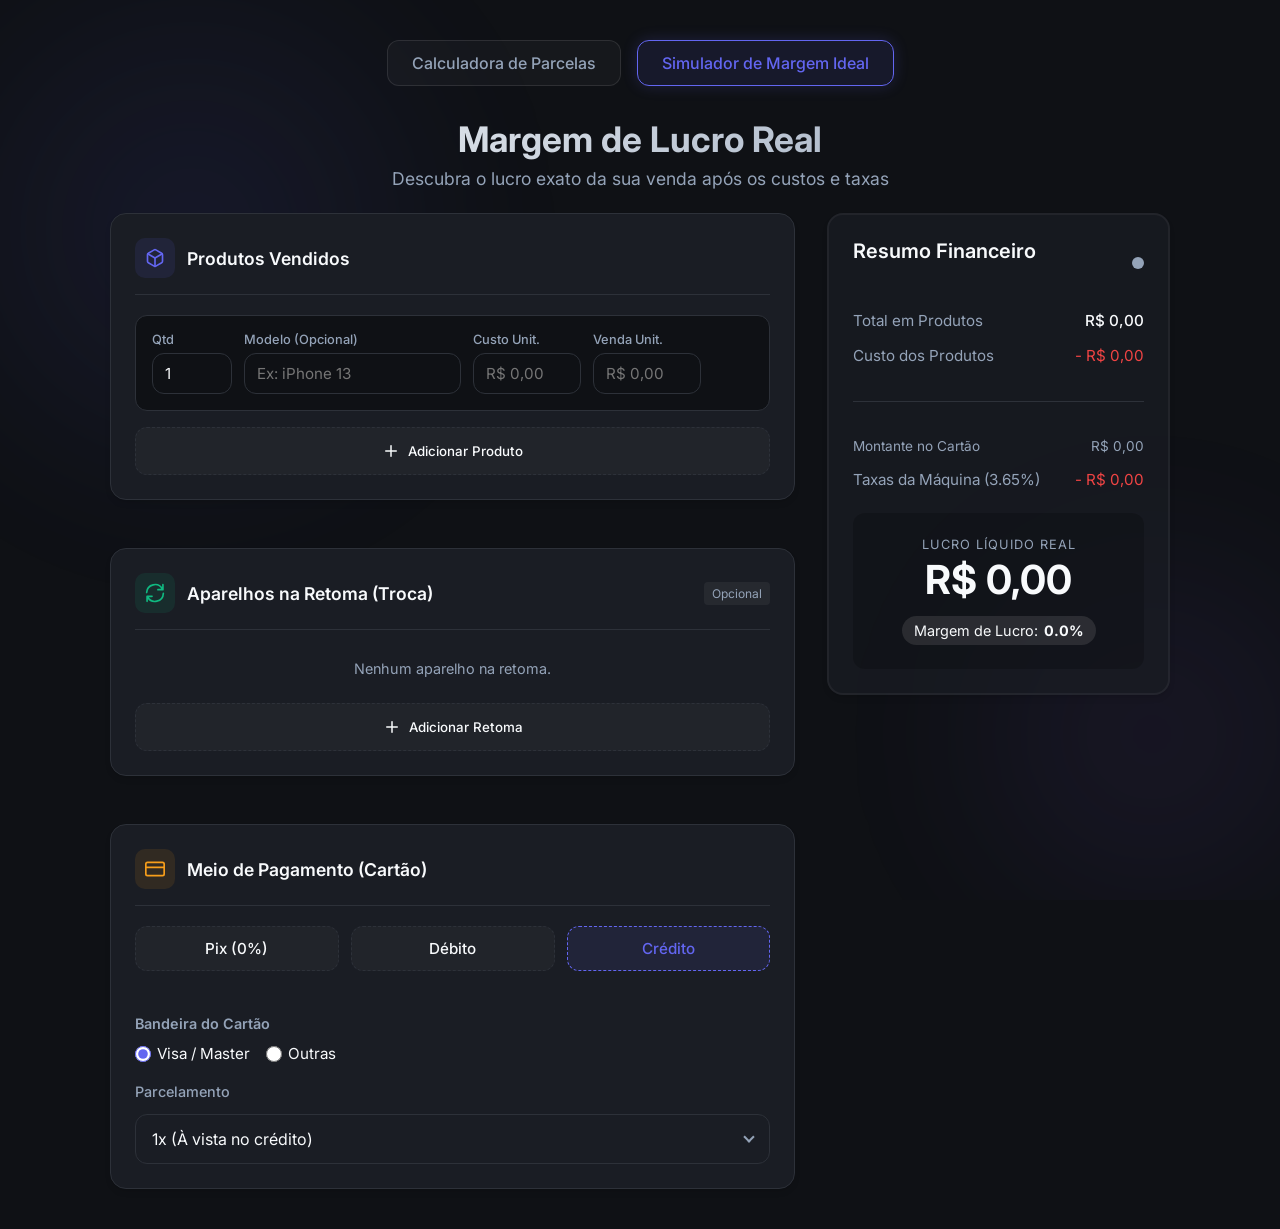
==== simulator.html @ 82a64850 "Add files via upload" ====
<!DOCTYPE html>
<html lang="pt-BR">
<head>
    <meta charset="UTF-8">
    <meta name="viewport" content="width=device-width, initial-scale=1.0">
    <title>Simulador de Margem de Lucro</title>
    <link href="https://fonts.googleapis.com/css2?family=Inter:wght@300;400;500;600;700&display=swap" rel="stylesheet">
    <link rel="stylesheet" href="styles.css">
    <link rel="stylesheet" href="simulator.css">
</head>
<body>
    <div class="app-background">
        <div class="glow glow-1"></div>
        <div class="glow glow-2"></div>
    </div>

    <div class="app-container">
        <!-- Navigation Tabs -->
        <nav class="nav-tabs fade-in">
            <a href="index.html" class="tab-link">Calculadora de Parcelas</a>
            <a href="simulator.html" class="tab-link active">Simulador de Margem Ideal</a>
        </nav>

        <header class="app-header fade-in" style="animation-delay: 0.1s; margin-bottom: 24px;">
            <h1 style="font-size: 2.2rem;">Margem de Lucro Real</h1>
            <p>Descubra o lucro exato da sua venda após os custos e taxas</p>
        </header>
        
        <main class="main-content">
            <div class="layout-grid">
                <!-- Left side: Form -->
                <div class="left-column simulator-left fade-in" style="animation-delay: 0.2s;">
                    
                    <!-- Products Section -->
                    <section class="simulator-section">
                        <div class="section-header">
                            <div class="icon-wrapper">
                                <svg xmlns="http://www.w3.org/2000/svg" width="20" height="20" viewBox="0 0 24 24" fill="none" stroke="currentColor" stroke-width="2" stroke-linecap="round" stroke-linejoin="round"><path d="M21 16V8a2 2 0 0 0-1-1.73l-7-4a2 2 0 0 0-2 0l-7 4A2 2 0 0 0 3 8v8a2 2 0 0 0 1 1.73l7 4a2 2 0 0 0 2 0l7-4A2 2 0 0 0 21 16z"></path><polyline points="3.27 6.96 12 12.01 20.73 6.96"></polyline><line x1="12" y1="22.08" x2="12" y2="12"></line></svg>
                            </div>
                            <h2>Produtos Vendidos</h2>
                        </div>
                        
                        <div id="products-container" class="items-container">
                            <!-- JS vai preencher as linhas de produtos aqui -->
                        </div>
                        
                        <button id="add-product-btn" class="btn-secondary mt-16">
                            <svg xmlns="http://www.w3.org/2000/svg" width="18" height="18" viewBox="0 0 24 24" fill="none" stroke="currentColor" stroke-width="2" stroke-linecap="round" stroke-linejoin="round"><line x1="12" y1="5" x2="12" y2="19"></line><line x1="5" y1="12" x2="19" y2="12"></line></svg>
                            Adicionar Produto
                        </button>
                    </section>

                    <!-- Trade-in Section -->
                    <section class="simulator-section mt-24">
                        <div class="section-header">
                            <div class="icon-wrapper" style="color: var(--success); background: rgba(16, 185, 129, 0.1);">
                                <svg xmlns="http://www.w3.org/2000/svg" width="20" height="20" viewBox="0 0 24 24" fill="none" stroke="currentColor" stroke-width="2" stroke-linecap="round" stroke-linejoin="round"><path d="M21.5 2v6h-6M2.5 22v-6h6M2 11.5a10 10 0 0 1 18.8-4.3M22 12.5a10 10 0 0 1-18.8 4.3"/></svg>
                            </div>
                            <h2>Aparelhos na Retoma (Troca)</h2>
                            <span class="optional-badge">Opcional</span>
                        </div>
                        
                        <div id="tradein-container" class="items-container">
                            <!-- JS vai preencher as linhas de retoma aqui -->
                        </div>
                        
                        <button id="add-tradein-btn" class="btn-secondary mt-16">
                            <svg xmlns="http://www.w3.org/2000/svg" width="18" height="18" viewBox="0 0 24 24" fill="none" stroke="currentColor" stroke-width="2" stroke-linecap="round" stroke-linejoin="round"><line x1="12" y1="5" x2="12" y2="19"></line><line x1="5" y1="12" x2="19" y2="12"></line></svg>
                            Adicionar Retoma
                        </button>
                    </section>
                    
                    <!-- Payment Fees Section -->
                    <section class="simulator-section mt-24">
                        <div class="section-header">
                            <div class="icon-wrapper" style="color: #f79e1b; background: rgba(247, 158, 27, 0.1);">
                                <svg xmlns="http://www.w3.org/2000/svg" width="20" height="20" viewBox="0 0 24 24" fill="none" stroke="currentColor" stroke-width="2" stroke-linecap="round" stroke-linejoin="round"><rect x="1" y="4" width="22" height="16" rx="2" ry="2"></rect><line x1="1" y1="10" x2="23" y2="10"></line></svg>
                            </div>
                            <h2>Meio de Pagamento (Cartão)</h2>
                        </div>
                        
                        <div class="payment-setup">
                            <!-- Payment Method Selection -->
                            <div class="payment-methods" style="margin-bottom: 24px; display: flex; gap: 12px;">
                                <button class="btn-secondary payment-method-btn" data-method="pix" style="flex: 1; padding: 12px; font-size: 0.95rem;">Pix (0%)</button>
                                <button class="btn-secondary payment-method-btn" data-method="debito" style="flex: 1; padding: 12px; font-size: 0.95rem;">Débito</button>
                                <button class="btn-secondary payment-method-btn active" data-method="credito" style="flex: 1; padding: 12px; font-size: 0.95rem; border-color: var(--primary); background: rgba(99, 102, 241, 0.1); color: var(--primary);">Crédito</button>
                            </div>

                            <!-- Conditionally Visible Credit Options -->
                            <div id="credit-options-container" style="display: flex; flex-direction: column; gap: 20px;">
                                <!-- Brand Selection -->
                                <div class="brand-selection">
                                    <label style="display: block; margin-bottom: 12px; font-weight: 600; font-size: 0.9rem; color: var(--text-secondary);">Bandeira do Cartão</label>
                                    <div style="display: flex; gap: 16px; flex-wrap: wrap;">
                                        <label class="brand-radio" style="display: flex; align-items: center; gap: 6px; cursor: pointer;">
                                            <input type="radio" name="card_brand" id="brand-visa-master" value="visa_master" checked style="width: 16px; height: 16px; accent-color: var(--primary);">
                                            <span style="font-size: 0.95rem;">Visa / Master</span>
                                        </label>
                                        <label class="brand-radio" style="display: flex; align-items: center; gap: 6px; cursor: pointer;">
                                            <input type="radio" name="card_brand" id="brand-other" value="other" style="width: 16px; height: 16px; accent-color: var(--primary);">
                                            <span style="font-size: 0.95rem;">Outras</span>
                                        </label>
                                    </div>
                                </div>

                                <!-- Installment Selection (Custom Dropdown) -->
                                <div class="form-group" style="flex: 1;">
                                    <label style="font-size: 0.9rem; color: var(--text-secondary); margin-bottom: 8px; display: block;">Parcelamento</label>
                                    <div class="custom-select" id="installment-custom-select">
                                        <div class="select-selected">1x (À vista no crédito)</div>
                                        <div class="select-items select-hide">
                                            <div data-value="1" class="same-as-selected">1x (À vista no crédito)</div>
                                            <div data-value="2">2x</div>
                                            <div data-value="3">3x</div>
                                            <div data-value="4">4x</div>
                                            <div data-value="5">5x</div>
                                            <div data-value="6">6x</div>
                                            <div data-value="7">7x</div>
                                            <div data-value="8">8x</div>
                                            <div data-value="9">9x</div>
                                            <div data-value="10">10x</div>
                                            <div data-value="11">11x</div>
                                            <div data-value="12">12x</div>
                                            <div data-value="13">13x</div>
                                            <div data-value="14">14x</div>
                                            <div data-value="15">15x</div>
                                            <div data-value="16">16x</div>
                                            <div data-value="17">17x</div>
                                            <div data-value="18">18x</div>
                                        </div>
                                    </div>
                                </div>
                            </div>
                        </div>
                    </section>

                </div>
                
                <!-- Right side: Summary Dashboard -->
                <aside class="summary-section fade-in" style="animation-delay: 0.3s;">
                    <!-- The color of this card will change dynamically via JS -->
                    <div class="summary-card glassmorphism profit-dashboard" id="profit-dashboard">
                        <div class="dashboard-header">
                            <h2>Resumo Financeiro</h2>
                            <div id="health-indicator" class="health-pulse"></div>
                        </div>

                        <div class="summary-details">
                            <div class="summary-row">
                                <span>Total em Produtos</span>
                                <span id="sum-sales" style="color: var(--text-primary); font-weight: 500;">R$ 0,00</span>
                            </div>
                            <div class="summary-row">
                                <span>Custo dos Produtos</span>
                                <span id="sum-costs" style="color: #ef4444;">- R$ 0,00</span>
                            </div>
                            <div class="summary-row" id="row-tradein" style="display: none;">
                                <span>Aparelhos na Retoma</span>
                                <span id="sum-tradein" style="color: var(--success);">(Abate) R$ 0,00</span>
                            </div>
                            
                            <div class="summary-divider"></div>
                            
                            <div class="summary-row text-sm">
                                <span style="color: var(--text-secondary);">Montante no Cartão</span>
                                <span id="card-amount" style="color: var(--text-secondary);">R$ 0,00</span>
                            </div>
                            <div class="summary-row">
                                <span>Taxas da Máquina (<span id="active-fee-label">0%</span>)</span>
                                <span id="sum-fees" style="color: #ef4444;">- R$ 0,00</span>
                            </div>
                        </div>
                        
                        <div class="profit-highlight">
                            <span class="profit-label">LUCRO LÍQUIDO REAL</span>
                            <div class="profit-value-wrapper">
                                <span id="net-profit" class="profit-value">R$ 0,00</span>
                            </div>
                            
                            <div class="margin-badge">
                                <span>Margem de Lucro:</span>
                                <strong id="profit-margin">0%</strong>
                            </div>
                        </div>
                        
                        <div id="alert-message" class="alert-message" style="display: none;">
                            Atenção: Você está tendo prejuízo nesta venda!
                        </div>
                    </div>
                </aside>
            </div>
        </main>
    </div>
    
    <script src="simulator.js"></script>
</body>
</html>
---- styles.css ----
:root {
    --bg-base: #0f1115;
    --bg-surface: #1a1d24;
    --bg-surface-hover: #242831;
    --border-color: #2d3139;
    --primary: #6366f1;
    --primary-hover: #4f46e5;
    --text-primary: #f8fafc;
    --text-secondary: #94a3b8;
    --success: #10b981;
    --radius-lg: 16px;
    --radius-md: 12px;
    --shadow-sm: 0 4px 6px -1px rgba(0, 0, 0, 0.1), 0 2px 4px -1px rgba(0, 0, 0, 0.06);
    --shadow-glow: 0 0 20px rgba(99, 102, 241, 0.2);
}

* {
    margin: 0;
    padding: 0;
    box-sizing: border-box;
    font-family: 'Inter', sans-serif;
}

body {
    background-color: var(--bg-base);
    color: var(--text-primary);
    min-height: 100vh;
    display: flex;
    justify-content: center;
    position: relative;
    overflow-x: hidden;
}

/* Background Effects */
.app-background {
    position: fixed;
    top: 0;
    left: 0;
    width: 100vw;
    height: 100vh;
    z-index: -1;
    overflow: hidden;
}

.glow {
    position: absolute;
    border-radius: 50%;
    filter: blur(80px);
    opacity: 0.4;
}

.glow-1 {
    top: -10%;
    left: -10%;
    width: 50vw;
    height: 50vw;
    background: radial-gradient(circle, rgba(99,102,241,0.3) 0%, rgba(15,17,21,0) 70%);
}

.glow-2 {
    bottom: -10%;
    right: -10%;
    width: 40vw;
    height: 40vw;
    background: radial-gradient(circle, rgba(139,92,246,0.25) 0%, rgba(15,17,21,0) 70%);
}

/* App Container */
.app-container {
    width: 100%;
    max-width: 1100px;
    padding: 40px 20px;
}

.app-header {
    margin-bottom: 40px;
    text-align: center;
}

.app-header h1 {
    font-size: 2.5rem;
    font-weight: 700;
    margin-bottom: 8px;
    background: linear-gradient(135deg, #f8fafc 0%, #94a3b8 100%);
    -webkit-background-clip: text;
    -webkit-text-fill-color: transparent;
}

.app-header p {
    color: var(--text-secondary);
    font-size: 1.1rem;
}

/* Amount Input Section */
.input-section {
    background: var(--bg-surface);
    border: 1px solid var(--border-color);
    border-radius: var(--radius-lg);
    padding: 24px;
    margin-bottom: 32px;
    box-shadow: var(--shadow-sm);
    display: flex;
    flex-direction: column;
    align-items: center;
    text-align: center;
}

.input-section label {
    font-weight: 500;
    color: var(--text-secondary);
    margin-bottom: 12px;
    font-size: 1.1rem;
}

.input-wrapper {
    position: relative;
    display: flex;
    align-items: center;
    background: var(--bg-base);
    border: 2px solid var(--border-color);
    border-radius: var(--radius-md);
    padding: 12px 20px;
    width: 100%;
    max-width: 400px;
    transition: all 0.3s ease;
}

.input-wrapper:focus-within {
    border-color: var(--primary);
    box-shadow: var(--shadow-glow);
}

.currency-symbol {
    color: var(--text-secondary);
    font-size: 1.5rem;
    font-weight: 600;
    margin-right: 8px;
}

.input-wrapper input {
    background: transparent;
    border: none;
    color: var(--text-primary);
    font-size: 1.5rem;
    font-weight: 600;
    width: 100%;
    outline: none;
}

/* Chrome, Safari, Edge, Opera */
input::-webkit-outer-spin-button,
input::-webkit-inner-spin-button {
  -webkit-appearance: none;
  margin: 0;
}
input[type=number] {
  -moz-appearance: textfield;
}

/* Layout Grid */
.layout-grid {
    display: grid;
    grid-template-columns: 2fr 1fr;
    gap: 32px;
}

@media (max-width: 860px) {
    .layout-grid {
        grid-template-columns: 1fr;
    }
}

/* Left Section */
.installments-section {
    background: var(--bg-surface);
    border: 1px solid var(--border-color);
    border-radius: var(--radius-lg);
    overflow: hidden;
    box-shadow: var(--shadow-sm);
}

.card-header {
    background: rgba(255, 255, 255, 0.03);
    padding: 20px 24px;
    border-bottom: 1px solid var(--border-color);
    display: flex;
    align-items: center;
    gap: 12px;
}

.card-icon svg {
    color: var(--primary);
}

.card-brand {
    font-weight: 600;
    font-size: 1.1rem;
    color: var(--text-primary);
}

/* Installments Grid */
.installments-grid {
    display: grid;
    grid-template-columns: repeat(2, 1fr);
    gap: 16px;
    padding: 24px;
}

@media (max-width: 600px) {
    .installments-grid {
        grid-template-columns: 1fr;
    }
}

.installment-item {
    border: 1px solid var(--border-color);
    border-radius: var(--radius-md);
    padding: 16px;
    cursor: pointer;
    transition: all 0.2s;
    background: var(--bg-base);
}

.installment-item:hover {
    border-color: var(--primary);
    background-color: var(--bg-surface-hover);
}

.installment-label {
    display: flex;
    justify-content: space-between;
    align-items: center;
    cursor: pointer;
    width: 100%;
    height: 100%;
}

.radio-container {
    display: flex;
    align-items: center;
    gap: 16px;
}

/* Custom Radio */
.radio-input {
    display: none;
}

.radio-custom {
    width: 20px;
    height: 20px;
    border-radius: 50%;
    border: 2px solid var(--text-secondary);
    position: relative;
    transition: all 0.2s ease;
    flex-shrink: 0;
}

.radio-input:checked + .radio-custom {
    border-color: var(--primary);
}

.radio-input:checked + .radio-custom::after {
    content: '';
    width: 10px;
    height: 10px;
    background: var(--primary);
    border-radius: 50%;
    position: absolute;
    top: 50%;
    left: 50%;
    transform: translate(-50%, -50%);
    box-shadow: 0 0 8px var(--primary);
}

.installment-details {
    display: flex;
    flex-direction: column;
}

.installment-title {
    font-size: 1.05rem;
    font-weight: 500;
}

.installment-interest {
    font-size: 0.85rem;
    color: var(--text-secondary);
    margin-top: 2px;
}

.installment-total {
    color: var(--text-secondary);
    font-weight: 500;
}

/* Active State */
.installment-item.active {
    background-color: rgba(99, 102, 241, 0.08);
    border-color: var(--primary);
    box-shadow: var(--shadow-glow);
}

.installment-item.active .installment-total {
    color: var(--primary);
}

/* Right Section */
.summary-card {
    background: rgba(26, 29, 36, 0.7);
    backdrop-filter: blur(12px);
    -webkit-backdrop-filter: blur(12px);
    border: 1px solid rgba(255, 255, 255, 0.05);
    border-radius: var(--radius-lg);
    padding: 24px;
    position: sticky;
    top: 24px;
    box-shadow: var(--shadow-sm);
}

.summary-card h2 {
    font-size: 1.25rem;
    font-weight: 600;
    margin-bottom: 24px;
    color: var(--text-primary);
}

.summary-details {
    display: flex;
    flex-direction: column;
    gap: 16px;
}

.summary-row {
    display: flex;
    justify-content: space-between;
    font-size: 0.95rem;
    color: var(--text-secondary);
}

.text-success {
    color: var(--success);
    font-weight: 500;
}

.summary-divider {
    height: 1px;
    background: var(--border-color);
    margin: 20px 0;
}

.summary-total {
    display: flex;
    justify-content: space-between;
    align-items: center;
    margin-bottom: 24px;
}

.summary-total > span {
    font-weight: 500;
    color: var(--text-primary);
}

.total-price-wrapper {
    text-align: right;
    display: flex;
    flex-direction: column;
}

.total-price-label {
    font-size: 0.8rem;
    color: var(--text-secondary);
    margin-bottom: 4px;
}

.total-price-value {
    font-size: 1.5rem;
    font-weight: 700;
    color: var(--text-primary);
}

.btn-primary {
    width: 100%;
    padding: 16px;
    border-radius: var(--radius-md);
    background: var(--primary);
    color: white;
    font-weight: 600;
    font-size: 1rem;
    border: none;
    cursor: pointer;
    display: flex;
    justify-content: center;
    align-items: center;
    gap: 8px;
    transition: all 0.2s ease;
    box-shadow: 0 4px 14px rgba(99, 102, 241, 0.4);
}

.btn-primary:hover {
    background: var(--primary-hover);
    transform: translateY(-2px);
    box-shadow: 0 6px 20px rgba(99, 102, 241, 0.6);
}

.btn-primary:active {
    transform: translateY(0);
}

/* Animations */
.fade-in {
    opacity: 0;
    transform: translateY(20px);
    animation: fadeIn 0.6s ease forwards;
}

@keyframes fadeIn {
    to {
        opacity: 1;
        transform: translateY(0);
    }
}

/* Header Top & Logout */
.header-top {
    display: flex;
    justify-content: flex-end;
    width: 100%;
    margin-bottom: -15px;
    position: relative;
    z-index: 10;
}

.btn-logout {
    background: rgba(255, 255, 255, 0.05);
    border: 1px solid rgba(255, 255, 255, 0.1);
    color: var(--text-secondary);
    padding: 8px 16px;
    border-radius: var(--radius-md);
    cursor: pointer;
    display: flex;
    align-items: center;
    gap: 8px;
    font-size: 0.9rem;
    transition: all 0.2s ease;
}

.btn-logout:hover {
    background: rgba(239, 68, 68, 0.1);
    color: #ef4444;
    border-color: rgba(239, 68, 68, 0.3);
}
---- simulator.css ----
/* ==========================================================================
   Simulator Specific Styles
   ========================================================================== */

   /* --- Navigation Tabs --- */
   .nav-tabs {
       display: flex;
       justify-content: center;
       gap: 16px;
       margin-bottom: 32px;
       flex-wrap: wrap;
   }
   
   .tab-link {
       padding: 12px 24px;
       border-radius: var(--radius-md);
       background: rgba(255, 255, 255, 0.03);
       color: var(--text-secondary);
       font-weight: 500;
       text-decoration: none;
       border: 1px solid rgba(255, 255, 255, 0.1);
       transition: all 0.2s ease;
   }
   
   .tab-link:hover {
       background: rgba(255, 255, 255, 0.08);
       color: var(--text-primary);
   }
   
   .tab-link.active {
       background: rgba(99, 102, 241, 0.1);
       color: var(--primary);
       border-color: var(--primary);
       box-shadow: 0 0 15px rgba(99, 102, 241, 0.2);
   }
   
   /* --- Simulator Layout --- */
   .simulator-left {
       display: flex;
       flex-direction: column;
       gap: 24px;
   }
   
   .simulator-section {
       background: var(--bg-surface);
       border: 1px solid var(--border-color);
       border-radius: var(--radius-lg);
       padding: 24px;
       box-shadow: var(--shadow-sm);
   }
   
   .section-header {
       display: flex;
       align-items: center;
       gap: 12px;
       margin-bottom: 20px;
       border-bottom: 1px solid var(--border-color);
       padding-bottom: 16px;
   }
   
   .section-header h2 {
       font-size: 1.1rem;
       font-weight: 600;
       color: var(--text-primary);
       margin: 0;
   }
   
   .icon-wrapper {
       display: flex;
       align-items: center;
       justify-content: center;
       width: 40px;
       height: 40px;
       border-radius: 10px;
       background: rgba(99, 102, 241, 0.1);
       color: var(--primary);
   }
   
   .optional-badge {
       margin-left: auto;
       font-size: 0.75rem;
       padding: 4px 8px;
       background: rgba(255, 255, 255, 0.05);
       border-radius: 4px;
       color: var(--text-secondary);
   }
   
   /* --- Dynamic Items (Products/Trade-in) --- */
   .items-container {
       display: flex;
       flex-direction: column;
       gap: 16px;
   }
   
   .item-row {
       display: grid;
       grid-template-columns: 80px 2fr 1fr 1fr 40px;
       gap: 12px;
       align-items: end;
       padding: 16px;
       background: var(--bg-base);
       border: 1px solid var(--border-color);
       border-radius: var(--radius-md);
       animation: fadeIn 0.3s ease;
   }
   
   .item-row.tradein-row {
       grid-template-columns: 2fr 1fr 40px;
   }
   
   @media (max-width: 768px) {
       .item-row {
           grid-template-columns: 1fr;
           gap: 16px;
           padding: 20px 16px;
       }
       .item-row.tradein-row {
           grid-template-columns: 1fr;
       }
       .remove-btn {
           margin-top: 8px;
           width: 100%;
           justify-content: center;
       }
   }
   
   .form-group {
       display: flex;
       flex-direction: column;
       gap: 6px;
   }
   
   .form-group label {
       font-size: 0.8rem;
       color: var(--text-secondary);
       font-weight: 500;
   }
   
   .form-group input {
       background: transparent;
       border: 1px solid var(--border-color);
       border-radius: var(--radius-md);
       color: var(--text-primary);
       padding: 10px 12px;
       font-size: 0.95rem;
       transition: all 0.2s;
       width: 100%;
   }
   
   .form-group input:focus {
       border-color: var(--primary);
       outline: none;
       box-shadow: 0 0 0 2px rgba(99, 102, 241, 0.1);
   }
   
   .small-input {
       padding: 8px 12px !important;
   }
   
   .small-input input {
       font-size: 1.1rem !important;
   }
   
   .remove-btn {
       background: rgba(239, 68, 68, 0.1);
       color: #ef4444;
       border: 1px solid rgba(239, 68, 68, 0.2);
       width: 40px;
       height: 40px;
       border-radius: var(--radius-md);
       display: flex;
       align-items: center;
       justify-content: center;
       cursor: pointer;
       transition: all 0.2s;
   }
   
   .remove-btn:hover {
       background: #ef4444;
       color: white;
   }
   
   .btn-secondary {
       width: 100%;
       padding: 14px;
       background: rgba(255, 255, 255, 0.03);
       border: 1px dashed var(--border-color);
       color: var(--text-primary);
       border-radius: var(--radius-md);
       font-weight: 500;
       cursor: pointer;
       display: flex;
       align-items: center;
       justify-content: center;
       gap: 8px;
       transition: all 0.2s;
   }
   
   .btn-secondary:hover {
       background: rgba(255, 255, 255, 0.08);
       border-color: var(--text-secondary);
   }
   
   .mt-16 { margin-top: 16px; }
   .mt-24 { margin-top: 24px; }
   
   /* --- Payment Setup --- */
   .payment-setup {
       display: flex;
       flex-direction: column;
       gap: 20px;
   }
   
   .quick-fees {
       display: flex;
       gap: 12px;
       flex-wrap: wrap;
   }
   
   .fee-badge {
       padding: 8px 16px;
       background: var(--bg-base);
       border: 1px solid var(--border-color);
       border-radius: 20px;
       color: var(--text-secondary);
       font-size: 0.85rem;
       font-weight: 500;
       cursor: pointer;
       transition: all 0.2s;
   }
   
   .fee-badge:hover {
       border-color: var(--text-primary);
       color: var(--text-primary);
   }
   
   .fee-badge.active {
       background: rgba(99, 102, 241, 0.1);
       border-color: var(--primary);
       color: var(--primary);
   }
   
   /* --- Dashboard Summary & Health --- */
   .profit-dashboard {
       transition: all 0.4s ease;
       border-width: 2px;
   }
   
   .dashboard-header {
       display: flex;
       justify-content: space-between;
       align-items: center;
       margin-bottom: 24px;
   }
   
   .health-pulse {
       width: 12px;
       height: 12px;
       border-radius: 50%;
       background: var(--text-secondary);
   }
   
   .text-sm {
       font-size: 0.85rem;
   }
   
   .profit-highlight {
       background: rgba(0, 0, 0, 0.2);
       border-radius: var(--radius-md);
       padding: 24px;
       margin-top: 24px;
       text-align: center;
   }
   
   .profit-label {
       display: block;
       font-size: 0.8rem;
       text-transform: uppercase;
       letter-spacing: 1px;
       color: var(--text-secondary);
       margin-bottom: 8px;
   }
   
   .profit-value {
       font-size: 2.5rem;
       font-weight: 700;
       line-height: 1;
       color: var(--text-primary);
   }
   
   .margin-badge {
       display: inline-flex;
       align-items: center;
       gap: 6px;
       margin-top: 16px;
       padding: 6px 12px;
       background: rgba(255, 255, 255, 0.1);
       border-radius: 20px;
       font-size: 0.9rem;
   }
   
   .alert-message {
       margin-top: 16px;
       padding: 12px;
       background: rgba(239, 68, 68, 0.1);
       border: 1px solid rgba(239, 68, 68, 0.3);
       color: #fca5a5;
       border-radius: var(--radius-md);
       font-size: 0.85rem;
       text-align: center;
       font-weight: 500;
   }
   
   /* Health Themes */
   /* Positive (> 10%) */
   .health-good {
       border-color: var(--success);
       box-shadow: 0 0 30px rgba(16, 185, 129, 0.15);
   }
   .health-good .health-pulse {
       background: var(--success);
       box-shadow: 0 0 10px var(--success);
   }
   .health-good .profit-value { color: var(--success); }
   .health-good .margin-badge { background: rgba(16, 185, 129, 0.15); color: #34d399; }
   
   /* Warning (0% - 10%) */
   .health-warn {
       border-color: #f59e0b;
       box-shadow: 0 0 30px rgba(245, 158, 11, 0.15);
   }
   .health-warn .health-pulse {
       background: #f59e0b;
       box-shadow: 0 0 10px #f59e0b;
   }
   .health-warn .profit-value { color: #fbbf24; }
   .health-warn .margin-badge { background: rgba(245, 158, 11, 0.15); color: #fbbf24; }
   
   /* Danger (< 0%) */
   .health-danger {
       border-color: #ef4444;
       animation: borderBlink 2s infinite;
   }
   .health-danger .health-pulse {
       background: #ef4444;
       animation: pulseRed 1s infinite alternate;
   }
   .health-danger .profit-value { color: #f87171; }
   .health-danger .margin-badge { background: rgba(239, 68, 68, 0.2); color: #fca5a5; }
   
   @keyframes borderBlink {
       0%, 100% { box-shadow: 0 0 10px rgba(239, 68, 68, 0.1); }
       50% { box-shadow: 0 0 30px rgba(239, 68, 68, 0.4); border-color: #f87171; }
   }
   
   @keyframes pulseRed {
       0% { box-shadow: 0 0 5px #ef4444; transform: scale(1); }
       100% { box-shadow: 0 0 15px #ef4444; transform: scale(1.2); }
   }

/* --- Custom Dropdown --- */
.custom-select {
    position: relative;
    width: 100%;
    user-select: none;
}

.custom-select .select-selected {
    background: var(--bg-surface);
    border: 1px solid var(--border-color);
    border-radius: var(--radius-md);
    color: var(--text-primary);
    padding: 14px 16px;
    font-size: 1rem;
    cursor: pointer;
    transition: all 0.2s;
    display: flex;
    justify-content: space-between;
    align-items: center;
}

.custom-select .select-selected:after {
    content: "";
    border: solid var(--text-secondary);
    border-width: 0 2px 2px 0;
    display: inline-block;
    padding: 3px;
    transform: rotate(45deg);
    transition: transform 0.3s ease;
    margin-bottom: 4px;
}

.custom-select .select-selected.select-arrow-active {
    border-color: var(--primary);
    box-shadow: 0 0 0 2px rgba(99, 102, 241, 0.1);
}

.custom-select .select-selected.select-arrow-active:after {
    transform: rotate(-135deg);
    margin-bottom: -2px;
}

.custom-select .select-items {
    position: absolute;
    background-color: var(--bg-surface-hover);
    top: calc(100% + 4px);
    left: 0;
    right: 0;
    z-index: 99;
    border-radius: var(--radius-md);
    border: 1px solid var(--border-color);
    box-shadow: 0 10px 25px rgba(0, 0, 0, 0.5);
    max-height: 250px;
    overflow-y: auto;
    /* Webkit Scrollbar */
    scrollbar-width: thin;
    scrollbar-color: var(--primary) transparent;
}

.custom-select .select-items::-webkit-scrollbar {
    width: 6px;
}
.custom-select .select-items::-webkit-scrollbar-track {
    background: transparent;
}
.custom-select .select-items::-webkit-scrollbar-thumb {
    background-color: var(--border-color);
    border-radius: 10px;
}
.custom-select .select-items:hover::-webkit-scrollbar-thumb {
    background-color: var(--primary);
}

.custom-select .select-items div {
    color: var(--text-primary);
    padding: 12px 16px;
    cursor: pointer;
    transition: background 0.2s;
    font-size: 0.95rem;
    border-bottom: 1px solid rgba(255,255,255,0.03);
}

.custom-select .select-items div:last-child {
    border-bottom: none;
}

.custom-select .select-items div:hover {
    background-color: rgba(99, 102, 241, 0.15);
    color: var(--primary);
}

.custom-select .same-as-selected {
    background-color: rgba(99, 102, 241, 0.08);
    color: var(--primary);
    font-weight: 500;
}

.select-hide {
    display: none;
}
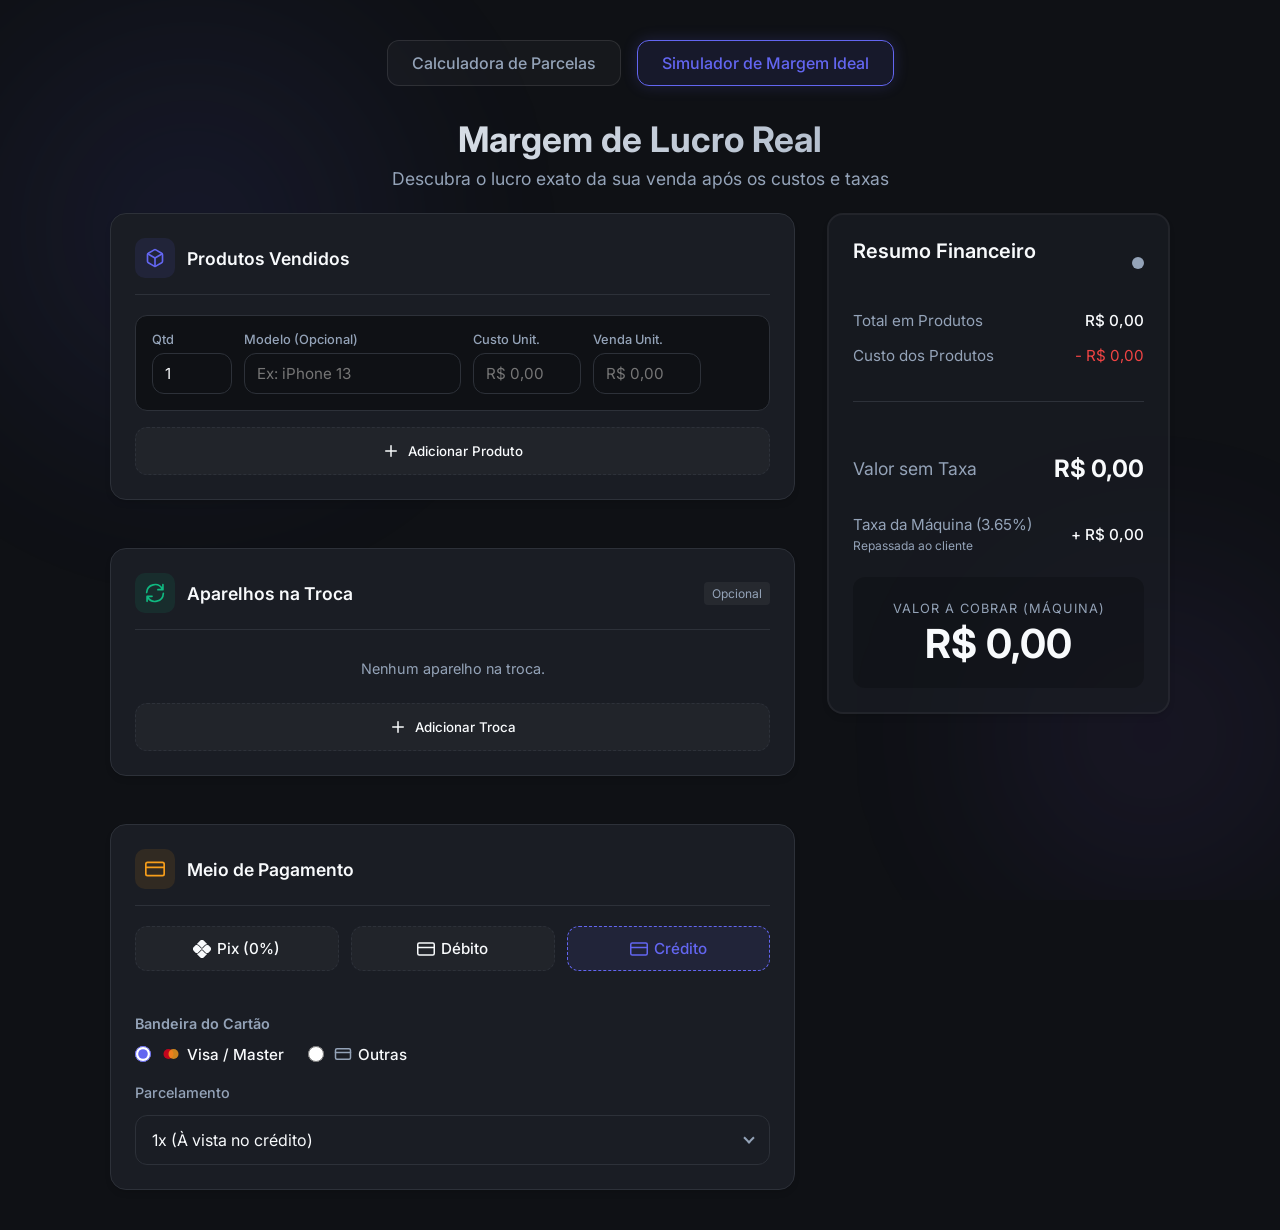
==== commit b9570d85: "Add files via upload" ====
--- a/simulator.html
+++ b/simulator.html
@@ -1,5 +1,6 @@
 <!DOCTYPE html>
 <html lang="pt-BR">
+
 <head>
     <meta charset="UTF-8">
     <meta name="viewport" content="width=device-width, initial-scale=1.0">
@@ -8,6 +9,7 @@
     <link rel="stylesheet" href="styles.css">
     <link rel="stylesheet" href="simulator.css">
 </head>
+
 <body>
     <div class="app-background">
         <div class="glow glow-1"></div>
@@ -25,27 +27,40 @@
             <h1 style="font-size: 2.2rem;">Margem de Lucro Real</h1>
             <p>Descubra o lucro exato da sua venda após os custos e taxas</p>
         </header>
-        
+
         <main class="main-content">
             <div class="layout-grid">
                 <!-- Left side: Form -->
                 <div class="left-column simulator-left fade-in" style="animation-delay: 0.2s;">
-                    
+
                     <!-- Products Section -->
                     <section class="simulator-section">
                         <div class="section-header">
                             <div class="icon-wrapper">
-                                <svg xmlns="http://www.w3.org/2000/svg" width="20" height="20" viewBox="0 0 24 24" fill="none" stroke="currentColor" stroke-width="2" stroke-linecap="round" stroke-linejoin="round"><path d="M21 16V8a2 2 0 0 0-1-1.73l-7-4a2 2 0 0 0-2 0l-7 4A2 2 0 0 0 3 8v8a2 2 0 0 0 1 1.73l7 4a2 2 0 0 0 2 0l7-4A2 2 0 0 0 21 16z"></path><polyline points="3.27 6.96 12 12.01 20.73 6.96"></polyline><line x1="12" y1="22.08" x2="12" y2="12"></line></svg>
+                                <svg xmlns="http://www.w3.org/2000/svg" width="20" height="20" viewBox="0 0 24 24"
+                                    fill="none" stroke="currentColor" stroke-width="2" stroke-linecap="round"
+                                    stroke-linejoin="round">
+                                    <path
+                                        d="M21 16V8a2 2 0 0 0-1-1.73l-7-4a2 2 0 0 0-2 0l-7 4A2 2 0 0 0 3 8v8a2 2 0 0 0 1 1.73l7 4a2 2 0 0 0 2 0l7-4A2 2 0 0 0 21 16z">
+                                    </path>
+                                    <polyline points="3.27 6.96 12 12.01 20.73 6.96"></polyline>
+                                    <line x1="12" y1="22.08" x2="12" y2="12"></line>
+                                </svg>
                             </div>
                             <h2>Produtos Vendidos</h2>
                         </div>
-                        
+
                         <div id="products-container" class="items-container">
                             <!-- JS vai preencher as linhas de produtos aqui -->
                         </div>
-                        
+
                         <button id="add-product-btn" class="btn-secondary mt-16">
-                            <svg xmlns="http://www.w3.org/2000/svg" width="18" height="18" viewBox="0 0 24 24" fill="none" stroke="currentColor" stroke-width="2" stroke-linecap="round" stroke-linejoin="round"><line x1="12" y1="5" x2="12" y2="19"></line><line x1="5" y1="12" x2="19" y2="12"></line></svg>
+                            <svg xmlns="http://www.w3.org/2000/svg" width="18" height="18" viewBox="0 0 24 24"
+                                fill="none" stroke="currentColor" stroke-width="2" stroke-linecap="round"
+                                stroke-linejoin="round">
+                                <line x1="12" y1="5" x2="12" y2="19"></line>
+                                <line x1="5" y1="12" x2="19" y2="12"></line>
+                            </svg>
                             Adicionar Produto
                         </button>
                     </section>
@@ -53,60 +68,127 @@
                     <!-- Trade-in Section -->
                     <section class="simulator-section mt-24">
                         <div class="section-header">
-                            <div class="icon-wrapper" style="color: var(--success); background: rgba(16, 185, 129, 0.1);">
-                                <svg xmlns="http://www.w3.org/2000/svg" width="20" height="20" viewBox="0 0 24 24" fill="none" stroke="currentColor" stroke-width="2" stroke-linecap="round" stroke-linejoin="round"><path d="M21.5 2v6h-6M2.5 22v-6h6M2 11.5a10 10 0 0 1 18.8-4.3M22 12.5a10 10 0 0 1-18.8 4.3"/></svg>
-                            </div>
-                            <h2>Aparelhos na Retoma (Troca)</h2>
+                            <div class="icon-wrapper"
+                                style="color: var(--success); background: rgba(16, 185, 129, 0.1);">
+                                <svg xmlns="http://www.w3.org/2000/svg" width="20" height="20" viewBox="0 0 24 24"
+                                    fill="none" stroke="currentColor" stroke-width="2" stroke-linecap="round"
+                                    stroke-linejoin="round">
+                                    <path
+                                        d="M21.5 2v6h-6M2.5 22v-6h6M2 11.5a10 10 0 0 1 18.8-4.3M22 12.5a10 10 0 0 1-18.8 4.3" />
+                                </svg>
+                            </div>
+                            <h2>Aparelhos na Troca</h2>
                             <span class="optional-badge">Opcional</span>
                         </div>
-                        
+
                         <div id="tradein-container" class="items-container">
                             <!-- JS vai preencher as linhas de retoma aqui -->
                         </div>
-                        
+
                         <button id="add-tradein-btn" class="btn-secondary mt-16">
-                            <svg xmlns="http://www.w3.org/2000/svg" width="18" height="18" viewBox="0 0 24 24" fill="none" stroke="currentColor" stroke-width="2" stroke-linecap="round" stroke-linejoin="round"><line x1="12" y1="5" x2="12" y2="19"></line><line x1="5" y1="12" x2="19" y2="12"></line></svg>
-                            Adicionar Retoma
+                            <svg xmlns="http://www.w3.org/2000/svg" width="18" height="18" viewBox="0 0 24 24"
+                                fill="none" stroke="currentColor" stroke-width="2" stroke-linecap="round"
+                                stroke-linejoin="round">
+                                <line x1="12" y1="5" x2="12" y2="19"></line>
+                                <line x1="5" y1="12" x2="19" y2="12"></line>
+                            </svg>
+                            Adicionar Troca
                         </button>
                     </section>
-                    
+
                     <!-- Payment Fees Section -->
                     <section class="simulator-section mt-24">
                         <div class="section-header">
                             <div class="icon-wrapper" style="color: #f79e1b; background: rgba(247, 158, 27, 0.1);">
-                                <svg xmlns="http://www.w3.org/2000/svg" width="20" height="20" viewBox="0 0 24 24" fill="none" stroke="currentColor" stroke-width="2" stroke-linecap="round" stroke-linejoin="round"><rect x="1" y="4" width="22" height="16" rx="2" ry="2"></rect><line x1="1" y1="10" x2="23" y2="10"></line></svg>
-                            </div>
-                            <h2>Meio de Pagamento (Cartão)</h2>
-                        </div>
-                        
+                                <svg xmlns="http://www.w3.org/2000/svg" width="20" height="20" viewBox="0 0 24 24"
+                                    fill="none" stroke="currentColor" stroke-width="2" stroke-linecap="round"
+                                    stroke-linejoin="round">
+                                    <rect x="1" y="4" width="22" height="16" rx="2" ry="2"></rect>
+                                    <line x1="1" y1="10" x2="23" y2="10"></line>
+                                </svg>
+                            </div>
+                            <h2>Meio de Pagamento</h2>
+                        </div>
+
                         <div class="payment-setup">
                             <!-- Payment Method Selection -->
                             <div class="payment-methods" style="margin-bottom: 24px; display: flex; gap: 12px;">
-                                <button class="btn-secondary payment-method-btn" data-method="pix" style="flex: 1; padding: 12px; font-size: 0.95rem;">Pix (0%)</button>
-                                <button class="btn-secondary payment-method-btn" data-method="debito" style="flex: 1; padding: 12px; font-size: 0.95rem;">Débito</button>
-                                <button class="btn-secondary payment-method-btn active" data-method="credito" style="flex: 1; padding: 12px; font-size: 0.95rem; border-color: var(--primary); background: rgba(99, 102, 241, 0.1); color: var(--primary);">Crédito</button>
+                                <button class="btn-secondary payment-method-btn" data-method="pix"
+                                    style="flex: 1; padding: 12px; font-size: 0.95rem; display: flex; align-items: center; justify-content: center; gap: 6px;">
+                                    <svg width="18" height="18" viewBox="0 0 24 24" fill="currentColor"
+                                        xmlns="http://www.w3.org/2000/svg">
+                                        <path
+                                            d="M5.283 18.36a3.505 3.505 0 0 0 2.493-1.032l3.6-3.6a.684.684 0 0 1 .946 0l3.613 3.613a3.504 3.504 0 0 0 2.493 1.032h.71l-4.56 4.56a3.647 3.647 0 0 1-5.156 0L4.85 18.36ZM18.428 5.627a3.505 3.505 0 0 0-2.493 1.032l-3.613 3.614a.67.67 0 0 1-.946 0l-3.6-3.6A3.505 3.505 0 0 0 5.283 5.64h-.434l4.573-4.572a3.646 3.646 0 0 1 5.156 0l4.559 4.559ZM1.068 9.422 3.79 6.699h1.492a2.483 2.483 0 0 1 1.744.722l3.6 3.6a1.73 1.73 0 0 0 2.443 0l3.614-3.613a2.482 2.482 0 0 1 1.744-.723h1.767l2.737 2.737a3.646 3.646 0 0 1 0 5.156l-2.736 2.736h-1.768a2.482 2.482 0 0 1-1.744-.722l-3.613-3.613a1.77 1.77 0 0 0-2.444 0l-3.6 3.6a2.483 2.483 0 0 1-1.744.722H3.791l-2.723-2.723a3.646 3.646 0 0 1 0-5.156" />
+                                    </svg>
+                                    Pix (0%)
+                                </button>
+                                <button class="btn-secondary payment-method-btn" data-method="debito"
+                                    style="flex: 1; padding: 12px; font-size: 0.95rem; display: flex; align-items: center; justify-content: center; gap: 6px;">
+                                    <svg xmlns="http://www.w3.org/2000/svg" width="18" height="18" viewBox="0 0 24 24"
+                                        fill="none" stroke="currentColor" stroke-width="2" stroke-linecap="round"
+                                        stroke-linejoin="round">
+                                        <rect x="1" y="4" width="22" height="16" rx="2" ry="2"></rect>
+                                        <line x1="1" y1="10" x2="23" y2="10"></line>
+                                    </svg>
+                                    Débito
+                                </button>
+                                <button class="btn-secondary payment-method-btn active" data-method="credito"
+                                    style="flex: 1; padding: 12px; font-size: 0.95rem; border-color: var(--primary); background: rgba(99, 102, 241, 0.1); color: var(--primary); display: flex; align-items: center; justify-content: center; gap: 6px;">
+                                    <svg xmlns="http://www.w3.org/2000/svg" width="18" height="18" viewBox="0 0 24 24"
+                                        fill="none" stroke="currentColor" stroke-width="2" stroke-linecap="round"
+                                        stroke-linejoin="round">
+                                        <rect x="1" y="4" width="22" height="16" rx="2" ry="2"></rect>
+                                        <line x1="1" y1="10" x2="23" y2="10"></line>
+                                    </svg>
+                                    Crédito
+                                </button>
                             </div>
 
                             <!-- Conditionally Visible Credit Options -->
-                            <div id="credit-options-container" style="display: flex; flex-direction: column; gap: 20px;">
+                            <div id="credit-options-container"
+                                style="display: flex; flex-direction: column; gap: 20px;">
                                 <!-- Brand Selection -->
                                 <div class="brand-selection">
-                                    <label style="display: block; margin-bottom: 12px; font-weight: 600; font-size: 0.9rem; color: var(--text-secondary);">Bandeira do Cartão</label>
-                                    <div style="display: flex; gap: 16px; flex-wrap: wrap;">
-                                        <label class="brand-radio" style="display: flex; align-items: center; gap: 6px; cursor: pointer;">
-                                            <input type="radio" name="card_brand" id="brand-visa-master" value="visa_master" checked style="width: 16px; height: 16px; accent-color: var(--primary);">
-                                            <span style="font-size: 0.95rem;">Visa / Master</span>
+                                    <label
+                                        style="display: block; margin-bottom: 12px; font-weight: 600; font-size: 0.9rem; color: var(--text-secondary);">Bandeira
+                                        do Cartão</label>
+                                    <div style="display: flex; gap: 24px; flex-wrap: wrap;">
+                                        <label class="brand-radio"
+                                            style="display: flex; align-items: center; gap: 6px; cursor: pointer;">
+                                            <input type="radio" name="card_brand" id="brand-visa-master"
+                                                value="visa_master" checked
+                                                style="width: 16px; height: 16px; accent-color: var(--primary);">
+                                            <div style="display: flex; align-items: center; margin-left: 4px;">
+                                                <svg viewBox="0 0 24 24" width="20" height="20"
+                                                    xmlns="http://www.w3.org/2000/svg">
+                                                    <circle cx="9" cy="12" r="6" fill="#eb001b" fill-opacity="0.8" />
+                                                    <circle cx="15" cy="12" r="6" fill="#f79e1b" fill-opacity="0.8" />
+                                                </svg>
+                                            </div>
+                                            <span style="font-size: 0.95rem; font-weight: 500;">Visa / Master</span>
                                         </label>
-                                        <label class="brand-radio" style="display: flex; align-items: center; gap: 6px; cursor: pointer;">
-                                            <input type="radio" name="card_brand" id="brand-other" value="other" style="width: 16px; height: 16px; accent-color: var(--primary);">
-                                            <span style="font-size: 0.95rem;">Outras</span>
+                                        <label class="brand-radio"
+                                            style="display: flex; align-items: center; gap: 6px; cursor: pointer;">
+                                            <input type="radio" name="card_brand" id="brand-other" value="other"
+                                                style="width: 16px; height: 16px; accent-color: var(--primary);">
+                                            <div
+                                                style="display: flex; align-items: center; margin-left: 4px; color: var(--text-secondary);">
+                                                <svg xmlns="http://www.w3.org/2000/svg" width="18" height="18"
+                                                    viewBox="0 0 24 24" fill="none" stroke="currentColor"
+                                                    stroke-width="2" stroke-linecap="round" stroke-linejoin="round">
+                                                    <rect x="2" y="5" width="20" height="14" rx="2" ry="2"></rect>
+                                                    <line x1="2" y1="10" x2="22" y2="10"></line>
+                                                </svg>
+                                            </div>
+                                            <span style="font-size: 0.95rem; font-weight: 500;">Outras</span>
                                         </label>
                                     </div>
                                 </div>
 
                                 <!-- Installment Selection (Custom Dropdown) -->
                                 <div class="form-group" style="flex: 1;">
-                                    <label style="font-size: 0.9rem; color: var(--text-secondary); margin-bottom: 8px; display: block;">Parcelamento</label>
+                                    <label
+                                        style="font-size: 0.9rem; color: var(--text-secondary); margin-bottom: 8px; display: block;">Parcelamento</label>
                                     <div class="custom-select" id="installment-custom-select">
                                         <div class="select-selected">1x (À vista no crédito)</div>
                                         <div class="select-items select-hide">
@@ -136,7 +218,7 @@
                     </section>
 
                 </div>
-                
+
                 <!-- Right side: Summary Dashboard -->
                 <aside class="summary-section fade-in" style="animation-delay: 0.3s;">
                     <!-- The color of this card will change dynamically via JS -->
@@ -149,41 +231,46 @@
                         <div class="summary-details">
                             <div class="summary-row">
                                 <span>Total em Produtos</span>
-                                <span id="sum-sales" style="color: var(--text-primary); font-weight: 500;">R$ 0,00</span>
+                                <span id="sum-sales" style="color: var(--text-primary); font-weight: 500;">R$
+                                    0,00</span>
                             </div>
                             <div class="summary-row">
                                 <span>Custo dos Produtos</span>
                                 <span id="sum-costs" style="color: #ef4444;">- R$ 0,00</span>
                             </div>
                             <div class="summary-row" id="row-tradein" style="display: none;">
-                                <span>Aparelhos na Retoma</span>
+                                <span>Aparelhos na Troca</span>
                                 <span id="sum-tradein" style="color: var(--success);">(Abate) R$ 0,00</span>
                             </div>
-                            
+
                             <div class="summary-divider"></div>
-                            
-                            <div class="summary-row text-sm">
-                                <span style="color: var(--text-secondary);">Montante no Cartão</span>
-                                <span id="card-amount" style="color: var(--text-secondary);">R$ 0,00</span>
-                            </div>
-                            <div class="summary-row">
-                                <span>Taxas da Máquina (<span id="active-fee-label">0%</span>)</span>
-                                <span id="sum-fees" style="color: #ef4444;">- R$ 0,00</span>
-                            </div>
-                        </div>
-                        
+
+                            <div class="summary-row"
+                                style="margin-bottom: 16px; margin-top: 16px; align-items: center;">
+                                <span style="font-size: 1.1rem; color: var(--text-secondary);">Valor sem Taxa</span>
+                                <span id="base-amount"
+                                    style="color: var(--text-primary); font-weight: 700; font-size: 1.5rem;">R$
+                                    0,00</span>
+                            </div>
+
+                            <div class="summary-row" style="align-items: center;">
+                                <div style="display: flex; flex-direction: column; gap: 4px;">
+                                    <span>Taxa da Máquina (<span id="active-fee-label">0%</span>)</span>
+                                    <span style="font-size: 0.75rem; color: var(--text-secondary);">Repassada ao
+                                        cliente</span>
+                                </div>
+                                <span id="sum-fees" style="color: var(--text-primary); font-weight: 500;">+ R$
+                                    0,00</span>
+                            </div>
+                        </div>
+
                         <div class="profit-highlight">
-                            <span class="profit-label">LUCRO LÍQUIDO REAL</span>
+                            <span class="profit-label">VALOR A COBRAR (MÁQUINA)</span>
                             <div class="profit-value-wrapper">
-                                <span id="net-profit" class="profit-value">R$ 0,00</span>
-                            </div>
-                            
-                            <div class="margin-badge">
-                                <span>Margem de Lucro:</span>
-                                <strong id="profit-margin">0%</strong>
-                            </div>
-                        </div>
-                        
+                                <span id="card-amount" class="profit-value">R$ 0,00</span>
+                            </div>
+                        </div>
+
                         <div id="alert-message" class="alert-message" style="display: none;">
                             Atenção: Você está tendo prejuízo nesta venda!
                         </div>
@@ -192,7 +279,8 @@
             </div>
         </main>
     </div>
-    
+
     <script src="simulator.js"></script>
 </body>
-</html>
+
+</html>
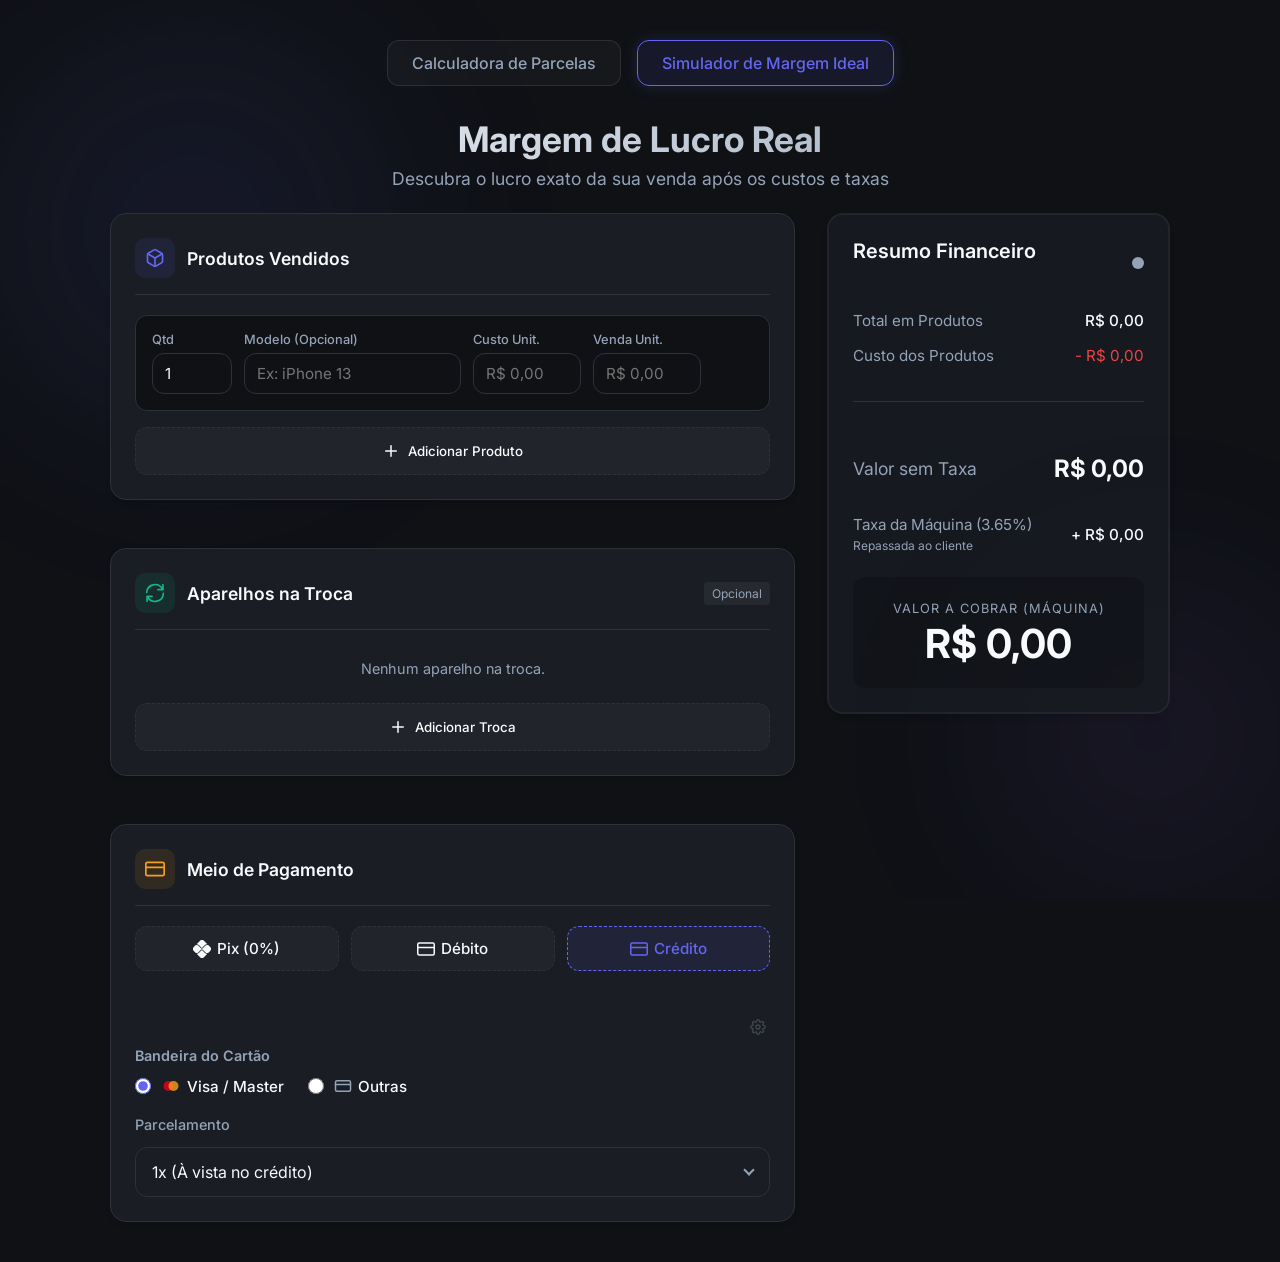
==== commit 66bd4ce4: "Add files via upload" ====
--- a/simulator.html
+++ b/simulator.html
@@ -147,6 +147,13 @@
                             <!-- Conditionally Visible Credit Options -->
                             <div id="credit-options-container"
                                 style="display: flex; flex-direction: column; gap: 20px;">
+                                
+                                <div style="display: flex; justify-content: flex-end; align-items: center; width: 100%; margin-bottom: -15px; position: relative; z-index: 10;">
+                                    <button id="toggle-extra-btn" title="Configurações Avançadas" style="background: none; border: none; cursor: pointer; color: var(--text-secondary); opacity: 0.3; transition: opacity 0.3s; padding: 4px;">
+                                        <svg xmlns="http://www.w3.org/2000/svg" width="16" height="16" viewBox="0 0 24 24" fill="none" stroke="currentColor" stroke-width="2" stroke-linecap="round" stroke-linejoin="round"><circle cx="12" cy="12" r="3"></circle><path d="M19.4 15a1.65 1.65 0 0 0 .33 1.82l.06.06a2 2 0 0 1 0 2.83 2 2 0 0 1-2.83 0l-.06-.06a1.65 1.65 0 0 0-1.82-.33 1.65 1.65 0 0 0-1 1.51V21a2 2 0 0 1-2 2 2 2 0 0 1-2-2v-.09A1.65 1.65 0 0 0 9 19.4a1.65 1.65 0 0 0-1.82.33l-.06.06a2 2 0 0 1-2.83 0 2 2 0 0 1 0-2.83l.06-.06a1.65 1.65 0 0 0 .33-1.82 1.65 1.65 0 0 0-1.51-1H3a2 2 0 0 1-2-2 2 2 0 0 1 2-2h.09A1.65 1.65 0 0 0 4.6 9a1.65 1.65 0 0 0-.33-1.82l-.06-.06a2 2 0 0 1 0-2.83 2 2 0 0 1 2.83 0l.06.06a1.65 1.65 0 0 0 1.82.33H9a1.65 1.65 0 0 0 1-1.51V3a2 2 0 0 1 2-2 2 2 0 0 1 2 2v.09a1.65 1.65 0 0 0 1 1.51 1.65 1.65 0 0 0 1.82-.33l.06-.06a2 2 0 0 1 2.83 0 2 2 0 0 1 0 2.83l-.06.06a1.65 1.65 0 0 0-.33 1.82V9a1.65 1.65 0 0 0 1.51 1H21a2 2 0 0 1 2 2 2 2 0 0 1-2 2h-.09a1.65 1.65 0 0 0-1.51 1z"></path></svg>
+                                    </button>
+                                </div>
+                                
                                 <!-- Brand Selection -->
                                 <div class="brand-selection">
                                     <label
@@ -213,6 +220,30 @@
                                         </div>
                                     </div>
                                 </div>
+
+                                <!-- Novo campo de Taxa Adicional (Escondido e Controlado pelo botão acima) -->
+                                <div id="advanced-settings" style="display: none; width: 100%; animation: fadeIn 0.3s ease; border-top: 1px dashed var(--border-color); margin-top: 10px; padding-top: 24px;">
+                                    <div id="extra-tax-container" style="display: flex; flex-direction: column; align-items: center; width: 100%;">
+                                        <label for="extra-tax" style="font-size: 0.95rem; margin-bottom: 4px;">Adicionar taxa extra? (Opcional)</label>
+                                        <span style="font-size: 0.75rem; color: var(--text-secondary); margin-bottom: 12px; max-width: 80%; line-height: 1.3; text-align: center;">Essa taxa será repassada ao cliente final.</span>
+                                        
+                                        <div class="extra-tax-options" style="display: flex; gap: 16px; margin-bottom: 16px; font-size: 0.85rem; flex-wrap: wrap; justify-content: center;">
+                                            <label style="display: flex; align-items: center; gap: 6px; cursor: pointer;">
+                                                <input type="radio" name="extra_type" value="percent_total" checked style="width: 16px; height: 16px; accent-color: var(--primary);"> 
+                                                <span style="font-weight: 500;">% no Total</span>
+                                            </label>
+                                            <label style="display: flex; align-items: center; gap: 6px; cursor: pointer;">
+                                                <input type="radio" name="extra_type" value="percent_installment" style="width: 16px; height: 16px; accent-color: var(--primary);"> 
+                                                <span style="font-weight: 500;">% por Parcela</span>
+                                            </label>
+                                        </div>
+
+                                        <div class="input-wrapper" style="max-width: 200px; padding: 10px 16px;">
+                                            <input type="number" id="extra-tax" placeholder="0" step="0.01" style="text-align: right;">
+                                            <span class="currency-symbol" style="margin-left: 6px; margin-right: 0;">%</span>
+                                        </div>
+                                    </div>
+                                </div>
                             </div>
                         </div>
                     </section>
